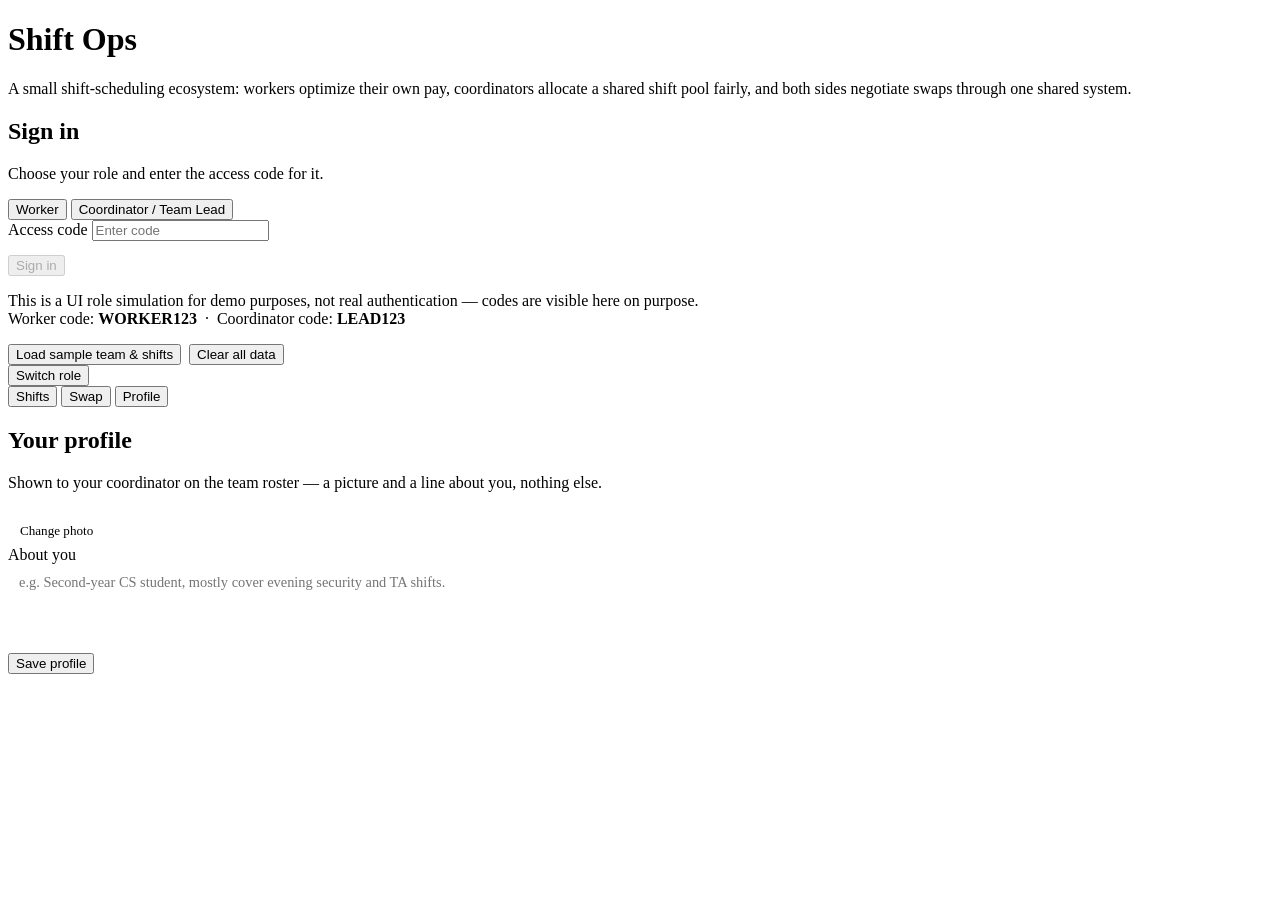
==== index.html @ b2f509a2 "Rename app to index.html so GitHub Pages serves it, update README" ====
<!DOCTYPE html>
<html lang="en">
<head>
<meta charset="UTF-8">
<meta name="viewport" content="width=device-width, initial-scale=1.0">
<title>Shift Ops — Scheduling & Fair-Share Ecosystem</title>
<link rel="preconnect" href="https://fonts.googleapis.com">
<link href="https://fonts.googleapis.com/css2?family=Fraunces:opsz,wght@9..144,500;9..144,600;9..144,700&family=IBM+Plex+Sans:wght@400;500;600&display=swap" rel="stylesheet">
<link rel="icon" href="data:,">
<link rel="stylesheet" href="css/styles.css">
</head>
<body>
<div class="wrap">

  <h1>Shift Ops</h1>
  <p class="sub">A small shift-scheduling ecosystem: workers optimize their own pay, coordinators allocate a shared shift pool fairly, and both sides negotiate swaps through one shared system.</p>

  <!-- ================= LOGIN GATE ================= -->
  <div id="loginGate" class="card">
    <h2>Sign in</h2>
    <p class="desc">Choose your role and enter the access code for it.</p>
    <div class="role-choice">
      <button id="chooseWorker" data-role="worker">Worker</button>
      <button id="chooseCoordinator" data-role="coordinator">Coordinator / Team Lead</button>
    </div>
    <div id="workerPicker" style="display:none; margin-bottom:12px;">
      <label for="workerSelect">Which worker are you?</label>
      <select id="workerSelect"></select>
    </div>
    <label for="accessCode">Access code</label>
    <input type="text" id="accessCode" placeholder="Enter code" autocomplete="off">
    <div style="margin-top:14px;">
      <button class="primary" id="signInBtn" disabled>Sign in</button>
    </div>
    <p class="demo-note">
      This is a UI role simulation for demo purposes, not real authentication — codes are visible here on purpose.<br>
      Worker code: <strong>WORKER123</strong> &nbsp;·&nbsp; Coordinator code: <strong>LEAD123</strong>
    </p>
    <!-- so anyone trying the live demo doesn't have to build a team from scratch first -->
    <div style="display:flex; gap:8px; margin-top:12px;">
      <button class="ghost" id="loadDemoBtn" type="button">Load sample team &amp; shifts</button>
      <button class="ghost" id="resetBtn" type="button">Clear all data</button>
    </div>
  </div>

  <!-- ================= APP SHELL ================= -->
  <div id="appShell">
    <div class="session-bar">
      <span style="display:flex; align-items:center; gap:10px;">
        <img id="sessionAvatar" style="display:none;" alt="">
        <span class="role-tag" id="sessionRoleTag"></span>
        <span id="sessionName" style="margin-left:2px; color:var(--muted); font-size:0.88rem;"></span>
      </span>
      <button class="ghost" id="signOutBtn">Switch role</button>
    </div>

    <div class="tabs">
      <button class="tab active" data-tab="shifts">Shifts</button>
      <button class="tab" data-tab="swap">Swap</button>
      <button class="tab" data-tab="profile" id="profileTabBtn">Profile</button>
    </div>

    <!-- ===== SHIFTS TAB ===== -->
    <div class="panel active" id="panel-shifts">

      <!-- Worker view -->
      <div id="workerShiftsView" style="display:none;">
        <div class="stats" id="soloStats"></div>
        <div class="card">
          <h2>Your shift offers</h2>
          <p class="desc">Add every shift offer you've been given, even overlapping ones — the optimiser picks the non-overlapping combination that pays the most. Anything that clashes with a shift your coordinator has already given you is left out.</p>
          <form id="soloForm">
            <div><label for="s_job">Job</label><input type="text" id="s_job" placeholder="e.g. Security" required></div>
            <div><label for="s_date">Date</label><input type="date" id="s_date" required></div>
            <div><label for="s_start">Start</label><input type="time" id="s_start" required></div>
            <div><label for="s_end">End</label><input type="time" id="s_end" required></div>
            <div class="full"><label for="s_rate">Pay rate (£/hr)</label><input type="number" id="s_rate" step="0.01" min="0" placeholder="e.g. 12.50" required></div>
            <div class="full"><button type="submit" class="primary">Add shift offer</button></div>
          </form>
        </div>
        <div class="card"><h2>All offers</h2><div id="soloTable"></div></div>
        <div class="card">
          <h2>Optimal personal schedule</h2>
          <p class="desc">Solved with weighted interval scheduling (dynamic programming).</p>
          <div id="soloResult"></div>
        </div>
        <div class="card">
          <h2>Team-assigned shifts</h2>
          <p class="desc">Shifts your coordinator has allocated to you from the shared pool.</p>
          <div id="workerAssignedView"></div>
        </div>
      </div>

      <!-- Coordinator view -->
      <div id="coordShiftsView" style="display:none;">
        <div class="card">
          <h2>Team roster</h2>
          <form id="workerForm">
            <div class="full"><label for="w_name">Worker name</label><input type="text" id="w_name" placeholder="e.g. Sam" required></div>
            <div class="full"><button type="submit" class="primary">Add worker</button></div>
          </form>
          <div id="workerList" style="margin-top:14px;"></div>
        </div>
        <div class="card">
          <h2>Open shift pool</h2>
          <p class="desc">Shifts up for grabs across the team, not yet assigned to anyone.</p>
          <form id="poolForm">
            <div><label for="p_job">Job</label><input type="text" id="p_job" placeholder="e.g. Events" required></div>
            <div><label for="p_date">Date</label><input type="date" id="p_date" required></div>
            <div><label for="p_start">Start</label><input type="time" id="p_start" required></div>
            <div><label for="p_end">End</label><input type="time" id="p_end" required></div>
            <div class="full"><label for="p_rate">Pay rate (£/hr)</label><input type="number" id="p_rate" step="0.01" min="0" placeholder="e.g. 12.50" required></div>
            <div class="full"><button type="submit" class="primary">Add to pool</button></div>
          </form>
          <div id="poolTable" style="margin-top:14px;"></div>
        </div>
        <div class="card">
          <h2>Allocate fairly</h2>
          <p class="desc">Greedy load-balancing — each shift goes to whichever eligible worker has currently earned least. The same approach used for multiprocessor scheduling, applied to people.</p>
          <button class="primary" id="allocateBtn">Run allocation</button>
          <div id="fairnessBanner" style="margin-top:16px;"></div>
          <div id="allocationResult"></div>
        </div>
      </div>

    </div>

    <!-- ===== SWAP TAB ===== -->
    <div class="panel" id="panel-swap">

      <!-- Worker swap view -->
      <div id="workerSwapView" style="display:none;">
        <div class="card-swap">
          <h2>List a shift for swap</h2>
          <p class="desc">Only shifts you explicitly list here become visible to anyone else — nobody can browse your full schedule or see what you've earned.</p>
          <div id="listShiftsView"></div>
        </div>
        <div class="card-swap">
          <h2>Swap board</h2>
          <p class="desc">Shifts colleagues have listed as open to swap. Offer one of yours in return to propose a trade.</p>
          <div id="swapBoardView"></div>
        </div>
        <div class="card-swap">
          <h2>Your requests</h2>
          <div id="myRequestsView"></div>
        </div>
      </div>

      <!-- Coordinator swap view -->
      <div id="coordSwapView" style="display:none;">
        <div class="card-swap">
          <h2>Algorithm-suggested swaps</h2>
          <p class="desc">A local-search pass over the allocation — trades between the highest and lowest earner that narrow the gap without creating a new clash.</p>
          <div id="swapResult"></div>
        </div>
        <div class="card-swap">
          <h2>Worker-submitted requests</h2>
          <div id="pendingRequestsView"></div>
        </div>
      </div>

    </div>

    <!-- ===== PROFILE TAB ===== -->
    <div class="panel" id="panel-profile">
      <div class="card">
        <h2>Your profile</h2>
        <p class="desc">Shown to your coordinator on the team roster — a picture and a line about you, nothing else.</p>
        <div class="profile-head">
          <div id="avatarPreviewWrap"></div>
          <div>
            <div class="profile-name" id="profileNameDisplay"></div>
            <label for="avatarInput" class="ghost" style="display:inline-block; margin-top:8px; padding:7px 12px; border-radius:7px; cursor:pointer; font-size:0.82rem; border:1px solid var(--line);">Change photo</label>
            <input type="file" id="avatarInput" accept="image/*" style="display:none;">
          </div>
        </div>
        <label for="aboutInput">About you</label>
        <textarea id="aboutInput" rows="3" placeholder="e.g. Second-year CS student, mostly cover evening security and TA shifts." style="width:100%; padding:10px 11px; border:1px solid var(--line); border-radius:7px; background:var(--panel-raised); color:var(--ink); font-family:inherit; font-size:0.9rem; resize:vertical;"></textarea>
        <div style="margin-top:14px;"><button class="primary" id="saveProfileBtn">Save profile</button></div>
      </div>
    </div>
  </div>
</div>

<div id="toastContainer"></div>

<script src="js/scheduling.js"></script>
<script src="js/app.js"></script>

</body>
</html>
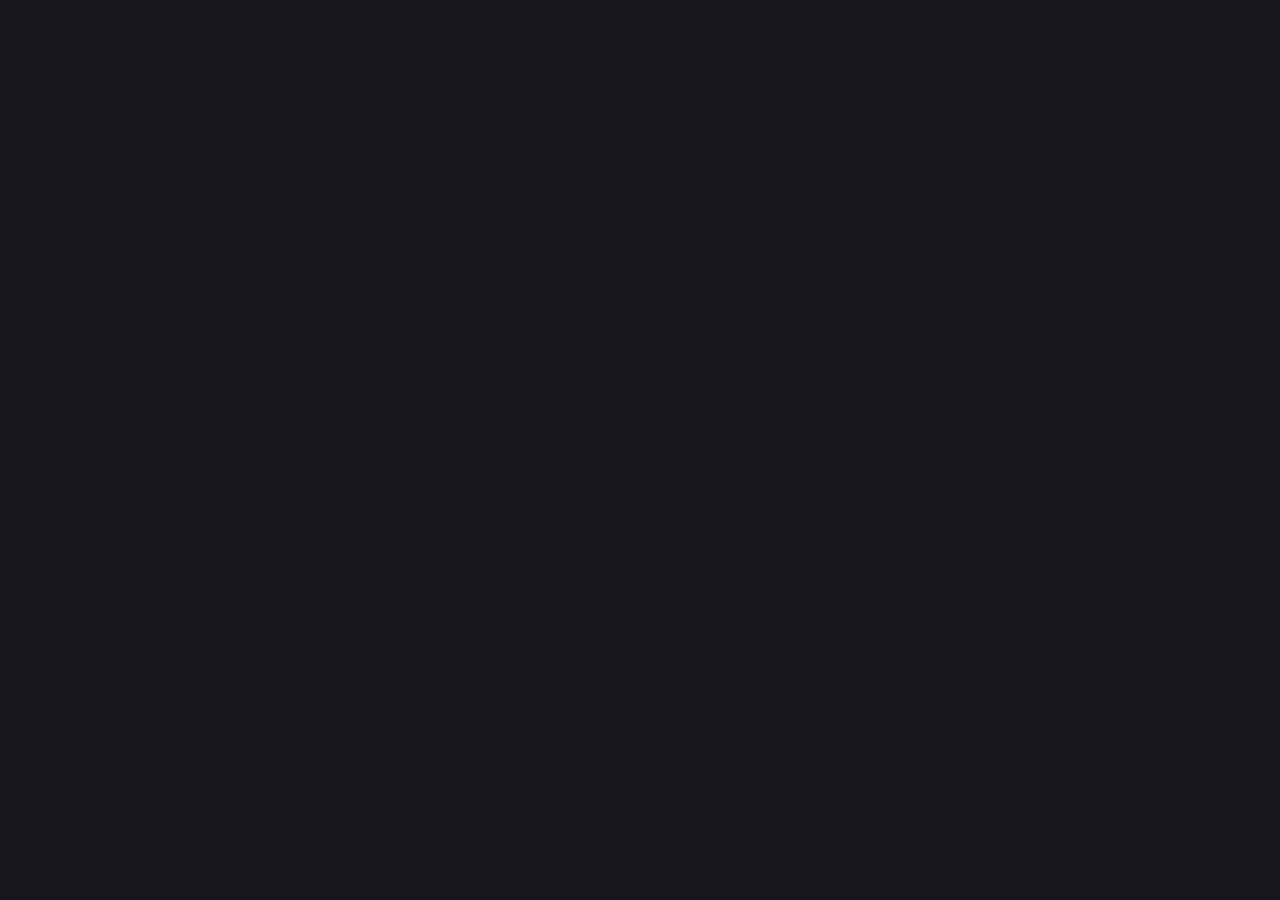
==== commit d905995f: "Version 3: new look, clearer tabs, swap consent and notifications" ====
--- a/index.html
+++ b/index.html
@@ -1,191 +1,23 @@
 <!DOCTYPE html>
-<html lang="en">
+<html lang="en-GB">
 <head>
 <meta charset="UTF-8">
 <meta name="viewport" content="width=device-width, initial-scale=1.0">
-<title>Shift Ops — Scheduling & Fair-Share Ecosystem</title>
+<meta name="theme-color" content="#0E5E4A">
+<title>Shift Ops — fair shift scheduling</title>
+<meta name="description" content="Pick the best non-clashing shifts, share a shift pool fairly, and swap shifts with approval. A portfolio project.">
+<link rel="icon" href="data:,">
 <link rel="preconnect" href="https://fonts.googleapis.com">
-<link href="https://fonts.googleapis.com/css2?family=Fraunces:opsz,wght@9..144,500;9..144,600;9..144,700&family=IBM+Plex+Sans:wght@400;500;600&display=swap" rel="stylesheet">
-<link rel="icon" href="data:,">
+<link rel="stylesheet" href="https://fonts.googleapis.com/css2?family=Plus+Jakarta+Sans:wght@400;500;600;700;800&display=swap">
 <link rel="stylesheet" href="css/styles.css">
 </head>
 <body>
-<div class="wrap">
+<div id="root"></div>
+<div class="toasts" id="toasts" aria-live="polite"></div>
 
-  <h1>Shift Ops</h1>
-  <p class="sub">A small shift-scheduling ecosystem: workers optimize their own pay, coordinators allocate a shared shift pool fairly, and both sides negotiate swaps through one shared system.</p>
-
-  <!-- ================= LOGIN GATE ================= -->
-  <div id="loginGate" class="card">
-    <h2>Sign in</h2>
-    <p class="desc">Choose your role and enter the access code for it.</p>
-    <div class="role-choice">
-      <button id="chooseWorker" data-role="worker">Worker</button>
-      <button id="chooseCoordinator" data-role="coordinator">Coordinator / Team Lead</button>
-    </div>
-    <div id="workerPicker" style="display:none; margin-bottom:12px;">
-      <label for="workerSelect">Which worker are you?</label>
-      <select id="workerSelect"></select>
-    </div>
-    <label for="accessCode">Access code</label>
-    <input type="text" id="accessCode" placeholder="Enter code" autocomplete="off">
-    <div style="margin-top:14px;">
-      <button class="primary" id="signInBtn" disabled>Sign in</button>
-    </div>
-    <p class="demo-note">
-      This is a UI role simulation for demo purposes, not real authentication — codes are visible here on purpose.<br>
-      Worker code: <strong>WORKER123</strong> &nbsp;·&nbsp; Coordinator code: <strong>LEAD123</strong>
-    </p>
-    <!-- so anyone trying the live demo doesn't have to build a team from scratch first -->
-    <div style="display:flex; gap:8px; margin-top:12px;">
-      <button class="ghost" id="loadDemoBtn" type="button">Load sample team &amp; shifts</button>
-      <button class="ghost" id="resetBtn" type="button">Clear all data</button>
-    </div>
-  </div>
-
-  <!-- ================= APP SHELL ================= -->
-  <div id="appShell">
-    <div class="session-bar">
-      <span style="display:flex; align-items:center; gap:10px;">
-        <img id="sessionAvatar" style="display:none;" alt="">
-        <span class="role-tag" id="sessionRoleTag"></span>
-        <span id="sessionName" style="margin-left:2px; color:var(--muted); font-size:0.88rem;"></span>
-      </span>
-      <button class="ghost" id="signOutBtn">Switch role</button>
-    </div>
-
-    <div class="tabs">
-      <button class="tab active" data-tab="shifts">Shifts</button>
-      <button class="tab" data-tab="swap">Swap</button>
-      <button class="tab" data-tab="profile" id="profileTabBtn">Profile</button>
-    </div>
-
-    <!-- ===== SHIFTS TAB ===== -->
-    <div class="panel active" id="panel-shifts">
-
-      <!-- Worker view -->
-      <div id="workerShiftsView" style="display:none;">
-        <div class="stats" id="soloStats"></div>
-        <div class="card">
-          <h2>Your shift offers</h2>
-          <p class="desc">Add every shift offer you've been given, even overlapping ones — the optimiser picks the non-overlapping combination that pays the most. Anything that clashes with a shift your coordinator has already given you is left out.</p>
-          <form id="soloForm">
-            <div><label for="s_job">Job</label><input type="text" id="s_job" placeholder="e.g. Security" required></div>
-            <div><label for="s_date">Date</label><input type="date" id="s_date" required></div>
-            <div><label for="s_start">Start</label><input type="time" id="s_start" required></div>
-            <div><label for="s_end">End</label><input type="time" id="s_end" required></div>
-            <div class="full"><label for="s_rate">Pay rate (£/hr)</label><input type="number" id="s_rate" step="0.01" min="0" placeholder="e.g. 12.50" required></div>
-            <div class="full"><button type="submit" class="primary">Add shift offer</button></div>
-          </form>
-        </div>
-        <div class="card"><h2>All offers</h2><div id="soloTable"></div></div>
-        <div class="card">
-          <h2>Optimal personal schedule</h2>
-          <p class="desc">Solved with weighted interval scheduling (dynamic programming).</p>
-          <div id="soloResult"></div>
-        </div>
-        <div class="card">
-          <h2>Team-assigned shifts</h2>
-          <p class="desc">Shifts your coordinator has allocated to you from the shared pool.</p>
-          <div id="workerAssignedView"></div>
-        </div>
-      </div>
-
-      <!-- Coordinator view -->
-      <div id="coordShiftsView" style="display:none;">
-        <div class="card">
-          <h2>Team roster</h2>
-          <form id="workerForm">
-            <div class="full"><label for="w_name">Worker name</label><input type="text" id="w_name" placeholder="e.g. Sam" required></div>
-            <div class="full"><button type="submit" class="primary">Add worker</button></div>
-          </form>
-          <div id="workerList" style="margin-top:14px;"></div>
-        </div>
-        <div class="card">
-          <h2>Open shift pool</h2>
-          <p class="desc">Shifts up for grabs across the team, not yet assigned to anyone.</p>
-          <form id="poolForm">
-            <div><label for="p_job">Job</label><input type="text" id="p_job" placeholder="e.g. Events" required></div>
-            <div><label for="p_date">Date</label><input type="date" id="p_date" required></div>
-            <div><label for="p_start">Start</label><input type="time" id="p_start" required></div>
-            <div><label for="p_end">End</label><input type="time" id="p_end" required></div>
-            <div class="full"><label for="p_rate">Pay rate (£/hr)</label><input type="number" id="p_rate" step="0.01" min="0" placeholder="e.g. 12.50" required></div>
-            <div class="full"><button type="submit" class="primary">Add to pool</button></div>
-          </form>
-          <div id="poolTable" style="margin-top:14px;"></div>
-        </div>
-        <div class="card">
-          <h2>Allocate fairly</h2>
-          <p class="desc">Greedy load-balancing — each shift goes to whichever eligible worker has currently earned least. The same approach used for multiprocessor scheduling, applied to people.</p>
-          <button class="primary" id="allocateBtn">Run allocation</button>
-          <div id="fairnessBanner" style="margin-top:16px;"></div>
-          <div id="allocationResult"></div>
-        </div>
-      </div>
-
-    </div>
-
-    <!-- ===== SWAP TAB ===== -->
-    <div class="panel" id="panel-swap">
-
-      <!-- Worker swap view -->
-      <div id="workerSwapView" style="display:none;">
-        <div class="card-swap">
-          <h2>List a shift for swap</h2>
-          <p class="desc">Only shifts you explicitly list here become visible to anyone else — nobody can browse your full schedule or see what you've earned.</p>
-          <div id="listShiftsView"></div>
-        </div>
-        <div class="card-swap">
-          <h2>Swap board</h2>
-          <p class="desc">Shifts colleagues have listed as open to swap. Offer one of yours in return to propose a trade.</p>
-          <div id="swapBoardView"></div>
-        </div>
-        <div class="card-swap">
-          <h2>Your requests</h2>
-          <div id="myRequestsView"></div>
-        </div>
-      </div>
-
-      <!-- Coordinator swap view -->
-      <div id="coordSwapView" style="display:none;">
-        <div class="card-swap">
-          <h2>Algorithm-suggested swaps</h2>
-          <p class="desc">A local-search pass over the allocation — trades between the highest and lowest earner that narrow the gap without creating a new clash.</p>
-          <div id="swapResult"></div>
-        </div>
-        <div class="card-swap">
-          <h2>Worker-submitted requests</h2>
-          <div id="pendingRequestsView"></div>
-        </div>
-      </div>
-
-    </div>
-
-    <!-- ===== PROFILE TAB ===== -->
-    <div class="panel" id="panel-profile">
-      <div class="card">
-        <h2>Your profile</h2>
-        <p class="desc">Shown to your coordinator on the team roster — a picture and a line about you, nothing else.</p>
-        <div class="profile-head">
-          <div id="avatarPreviewWrap"></div>
-          <div>
-            <div class="profile-name" id="profileNameDisplay"></div>
-            <label for="avatarInput" class="ghost" style="display:inline-block; margin-top:8px; padding:7px 12px; border-radius:7px; cursor:pointer; font-size:0.82rem; border:1px solid var(--line);">Change photo</label>
-            <input type="file" id="avatarInput" accept="image/*" style="display:none;">
-          </div>
-        </div>
-        <label for="aboutInput">About you</label>
-        <textarea id="aboutInput" rows="3" placeholder="e.g. Second-year CS student, mostly cover evening security and TA shifts." style="width:100%; padding:10px 11px; border:1px solid var(--line); border-radius:7px; background:var(--panel-raised); color:var(--ink); font-family:inherit; font-size:0.9rem; resize:vertical;"></textarea>
-        <div style="margin-top:14px;"><button class="primary" id="saveProfileBtn">Save profile</button></div>
-      </div>
-    </div>
-  </div>
-</div>
-
-<div id="toastContainer"></div>
-
-<script src="js/scheduling.js"></script>
-<script src="js/app.js"></script>
-
+<script src="js/scheduling.js" defer></script>
+<script src="js/swaps.js" defer></script>
+<script src="js/store.js" defer></script>
+<script src="js/app.js" defer></script>
 </body>
 </html>
--- a/css/styles.css
+++ b/css/styles.css
@@ -0,0 +1,220 @@
+/* Shift Ops styles — dark theme, gold accent for money, blue for swaps */
+:root {
+  --bg: #17161c;
+  --panel: #1f1e26;
+  --panel-raised: #262530;
+  --line: #34323e;
+  --ink: #ece9e2;
+  --muted: #93909c;
+  --gold: #c9a24b;
+  --gold-soft: rgba(201, 162, 75, 0.14);
+  --rust: #c0654a;
+  --rust-soft: rgba(192, 101, 74, 0.15);
+  --sage: #7f9e7a;
+  --sage-soft: rgba(127, 158, 122, 0.15);
+  --swap: #6e8df0;
+  --swap-soft: rgba(110, 141, 240, 0.14);
+  --swap-deep: #232a42;
+}
+* { box-sizing: border-box; }
+body {
+  margin: 0;
+  font-family: 'IBM Plex Sans', -apple-system, sans-serif;
+  background: var(--bg);
+  color: var(--ink);
+  line-height: 1.55;
+  padding: 32px 16px 72px;
+}
+.wrap { max-width: 840px; margin: 0 auto; }
+h1 { font-family: 'Fraunces', serif; font-size: 2rem; font-weight: 600; margin: 0 0 6px; letter-spacing: -0.01em; }
+.sub { color: var(--muted); font-size: 0.95rem; margin: 0 0 28px; max-width: 54ch; }
+.card { background: var(--panel); border: 1px solid var(--line); border-radius: 12px; padding: 22px; margin-bottom: 18px; }
+.card h2 { font-family: 'Fraunces', serif; font-size: 1.15rem; font-weight: 600; margin: 0 0 4px; }
+.card .desc { color: var(--muted); font-size: 0.85rem; margin: 0 0 18px; }
+form { display: grid; grid-template-columns: 1fr 1fr; gap: 12px; }
+form .full { grid-column: 1 / -1; }
+label { display: block; font-size: 0.78rem; color: var(--muted); margin-bottom: 5px; }
+input, select {
+  width: 100%; padding: 9px 11px; border: 1px solid var(--line); border-radius: 7px;
+  font-size: 0.92rem; background: var(--panel-raised); color: var(--ink); font-family: inherit;
+}
+input:focus, select:focus { outline: 1px solid var(--gold); outline-offset: 1px; }
+button.primary {
+  background: var(--gold); color: #1f1a10; border: none; padding: 10px 16px; border-radius: 7px;
+  font-size: 0.9rem; font-weight: 600; cursor: pointer; font-family: inherit;
+}
+button.primary:hover { opacity: 0.9; }
+button.primary:disabled { opacity: 0.4; cursor: not-allowed; }
+button.ghost {
+  background: none; border: 1px solid var(--line); color: var(--ink); padding: 9px 14px;
+  border-radius: 7px; font-size: 0.85rem; cursor: pointer; font-family: inherit;
+}
+button.ghost:hover { border-color: var(--gold); color: var(--gold); }
+.del { background: none; border: none; color: var(--muted); cursor: pointer; font-size: 0.8rem; padding: 0; }
+.del:hover { color: var(--rust); }
+.stats { display: grid; grid-template-columns: repeat(3, 1fr); gap: 12px; margin-bottom: 18px; }
+.stat { background: var(--gold-soft); border-radius: 10px; padding: 14px 16px; }
+.stat .num { font-family: 'Fraunces', serif; font-size: 1.35rem; font-weight: 600; color: var(--gold); }
+.stat .label { font-size: 0.76rem; color: var(--muted); margin-top: 2px; }
+table { width: 100%; border-collapse: collapse; font-size: 0.88rem; }
+th, td { text-align: left; padding: 9px 6px; border-bottom: 1px solid var(--line); }
+th { color: var(--muted); font-weight: 500; font-size: 0.74rem; }
+.job-tag { display: inline-block; padding: 2px 9px; border-radius: 100px; background: var(--gold-soft); color: var(--gold); font-size: 0.76rem; font-weight: 600; }
+.role-tag { display: inline-block; padding: 3px 10px; border-radius: 100px; background: var(--sage-soft); color: var(--sage); font-size: 0.78rem; font-weight: 600; }
+.empty { color: var(--muted); font-size: 0.88rem; padding: 10px 0; }
+.worker-card { border: 1px solid var(--line); border-radius: 10px; padding: 16px; margin-bottom: 14px; background: var(--panel-raised); }
+.worker-head { display: flex; justify-content: space-between; align-items: baseline; margin-bottom: 10px; }
+.worker-name { font-weight: 600; font-size: 0.95rem; }
+.worker-total { font-family: 'Fraunces', serif; color: var(--gold); font-weight: 600; }
+.fair-track { height: 6px; background: var(--line); border-radius: 100px; overflow: hidden; margin-bottom: 12px; }
+.fair-fill { height: 100%; background: var(--gold); border-radius: 100px; }
+.shift-row { display: flex; justify-content: space-between; align-items: center; font-size: 0.85rem; padding: 5px 0; border-bottom: 1px dashed var(--line); gap: 8px; }
+.shift-row:last-child { border-bottom: none; }
+.fairness-banner { display: flex; justify-content: space-between; align-items: center; background: var(--gold-soft); border-radius: 8px; padding: 10px 14px; font-size: 0.85rem; margin-bottom: 16px; }
+.fairness-banner .val { color: var(--gold); font-weight: 600; }
+.swap-card { border: 1px solid var(--sage); background: var(--sage-soft); border-radius: 10px; padding: 14px; margin-bottom: 10px; font-size: 0.85rem; }
+.swap-card .swap-title { font-weight: 600; margin-bottom: 6px; color: var(--sage); }
+.req-card { border: 1px solid var(--gold); background: var(--gold-soft); border-radius: 10px; padding: 14px; margin-bottom: 10px; font-size: 0.85rem; }
+.req-card .req-actions { display: flex; gap: 8px; margin-top: 10px; }
+.unassigned-tag { color: var(--rust); font-size: 0.8rem; }
+.status-pill { font-size: 0.74rem; padding: 2px 8px; border-radius: 100px; font-weight: 600; }
+.status-pending { background: var(--gold-soft); color: var(--gold); }
+.status-approved { background: var(--sage-soft); color: var(--sage); }
+.status-rejected { background: var(--rust-soft); color: var(--rust); }
+
+/* Login gate */
+#loginGate { max-width: 420px; margin: 60px auto; }
+.role-choice { display: flex; gap: 10px; margin-bottom: 16px; }
+.role-choice button {
+  flex: 1; background: var(--panel-raised); border: 1px solid var(--line); color: var(--muted);
+  padding: 14px; border-radius: 10px; cursor: pointer; font-family: inherit; font-size: 0.88rem; font-weight: 600;
+}
+.role-choice button.selected { border-color: var(--gold); color: var(--gold); background: var(--gold-soft); }
+.demo-note { font-size: 0.78rem; color: var(--muted); margin-top: 14px; line-height: 1.6; }
+
+/* App shell */
+#appShell { display: none; }
+.session-bar { display: flex; justify-content: space-between; align-items: center; margin-bottom: 24px; padding-bottom: 16px; border-bottom: 1px solid var(--line); }
+.tabs { display: flex; gap: 4px; margin-bottom: 24px; border-bottom: 1px solid var(--line); }
+.tab { background: none; border: none; color: var(--muted); font-family: inherit; font-size: 0.92rem; font-weight: 500; padding: 10px 4px; margin-right: 24px; cursor: pointer; border-bottom: 2px solid transparent; }
+.tab.active { color: var(--gold); border-bottom-color: var(--gold); }
+@media (max-width: 480px) {
+  form { grid-template-columns: 1fr; }
+  .stats { grid-template-columns: 1fr; }
+  .session-bar { flex-direction: column; align-items: flex-start; gap: 10px; }
+}
+
+/* Panel transitions */
+.panel { display: none; opacity: 0; transform: translateY(6px); transition: opacity 0.2s ease, transform 0.2s ease; }
+.panel.active { display: block; }
+.panel.active.in { opacity: 1; transform: translateY(0); }
+.tab { transition: color 0.15s ease, border-color 0.15s ease; }
+button, .worker-card, .swap-card, .req-card { transition: transform 0.12s ease, opacity 0.15s ease, border-color 0.15s ease; }
+button.primary:hover:not(:disabled), button.ghost:hover { transform: translateY(-1px); }
+.role-choice button { transition: all 0.15s ease; }
+.card { animation: cardIn 0.25s ease both; }
+@keyframes cardIn { from { opacity: 0; transform: translateY(8px); } to { opacity: 1; transform: translateY(0); } }
+
+/* Toasts */
+#toastContainer { position: fixed; bottom: 20px; left: 50%; transform: translateX(-50%); z-index: 999; display: flex; flex-direction: column; gap: 8px; align-items: center; }
+.toast {
+  background: var(--panel-raised); border: 1px solid var(--line); color: var(--ink);
+  padding: 11px 18px; border-radius: 100px; font-size: 0.85rem; font-weight: 500;
+  opacity: 0; transform: translateY(16px); transition: opacity 0.25s ease, transform 0.25s ease;
+  box-shadow: 0 6px 20px rgba(0,0,0,0.35); white-space: nowrap;
+}
+.toast.show { opacity: 1; transform: translateY(0); }
+.toast.success { border-color: var(--sage); color: var(--sage); }
+.toast.error { border-color: var(--rust); color: var(--rust); }
+.toast.info { border-color: var(--gold); color: var(--gold); }
+
+/* Profile */
+.avatar {
+  width: 56px; height: 56px; border-radius: 50%; object-fit: cover;
+  background: var(--panel-raised); border: 1px solid var(--line); flex-shrink: 0;
+}
+.avatar-lg { width: 92px; height: 92px; }
+.avatar-placeholder {
+  display: flex; align-items: center; justify-content: center;
+  color: var(--muted); font-family: 'Fraunces', serif; font-size: 1.6rem; font-weight: 600;
+}
+.avatar-placeholder.avatar { font-size: 1.1rem; }
+.profile-head { display: flex; gap: 16px; align-items: center; margin-bottom: 18px; }
+.profile-name { font-family: 'Fraunces', serif; font-size: 1.2rem; font-weight: 600; }
+.roster-row { display: flex; align-items: center; gap: 12px; padding: 10px 0; border-bottom: 1px dashed var(--line); }
+.roster-row:last-child { border-bottom: none; }
+.roster-info { flex: 1; }
+.roster-name { font-weight: 600; font-size: 0.9rem; }
+.roster-about { color: var(--muted); font-size: 0.78rem; margin-top: 2px; }
+#sessionAvatar { width: 34px; height: 34px; border-radius: 50%; object-fit: cover; border: 1px solid var(--line); }
+
+/* Swap tab — distinct, bigger, rounder */
+.card-swap {
+  background: linear-gradient(180deg, var(--swap-deep), var(--panel));
+  border: 1px solid var(--swap);
+  border-radius: 26px;
+  padding: 28px;
+  margin-bottom: 20px;
+  box-shadow: 0 10px 30px rgba(110, 141, 240, 0.08);
+}
+.card-swap h2 { font-size: 1.35rem; color: #dfe6ff; }
+.card-swap .desc { font-size: 0.92rem; color: #a9b3d6; margin-bottom: 22px; }
+
+.swap-listing-row {
+  background: var(--panel-raised);
+  border: 1px solid var(--swap-soft);
+  border-radius: 20px;
+  padding: 18px 20px;
+  margin-bottom: 14px;
+}
+.swap-listing-row .swap-item-title {
+  font-size: 1.02rem;
+  font-weight: 600;
+  color: #eef1ff;
+  margin-bottom: 4px;
+}
+.swap-listing-row .swap-item-meta {
+  font-size: 0.84rem;
+  color: #a9b3d6;
+  margin-bottom: 14px;
+}
+.swap-listing-row select {
+  border-radius: 14px;
+  border-color: var(--swap-soft);
+  padding: 11px 14px;
+  font-size: 0.92rem;
+}
+.swap-offer-btn {
+  background: var(--swap);
+  color: #0d1226;
+  border: none;
+  border-radius: 14px;
+  padding: 11px 20px;
+  font-size: 0.9rem;
+  font-weight: 700;
+  cursor: pointer;
+  font-family: inherit;
+}
+.swap-offer-btn:hover { opacity: 0.9; transform: translateY(-1px); }
+
+.swap-card, .req-card {
+  border-radius: 22px;
+  padding: 20px 22px;
+  font-size: 0.92rem;
+  border-width: 1.5px;
+}
+.req-card { border-color: var(--swap); background: var(--swap-soft); }
+.req-card .req-actions button { border-radius: 14px; padding: 10px 18px; }
+
+.swap-toggle-row {
+  display: flex; justify-content: space-between; align-items: center;
+  background: var(--panel-raised); border: 1px solid var(--swap-soft);
+  border-radius: 18px; padding: 14px 18px; margin-bottom: 12px;
+}
+.swap-toggle-row button { border-radius: 100px; padding: 9px 18px; }
+
+/* small additions after the refactor */
+.warn-tag { color: var(--rust); font-size: 0.78rem; }
+.muted-row { opacity: 0.55; }
+.req-note { color: var(--muted); font-size: 0.8rem; margin-top: 6px; }
+.status-expired { background: var(--line); color: var(--muted); }
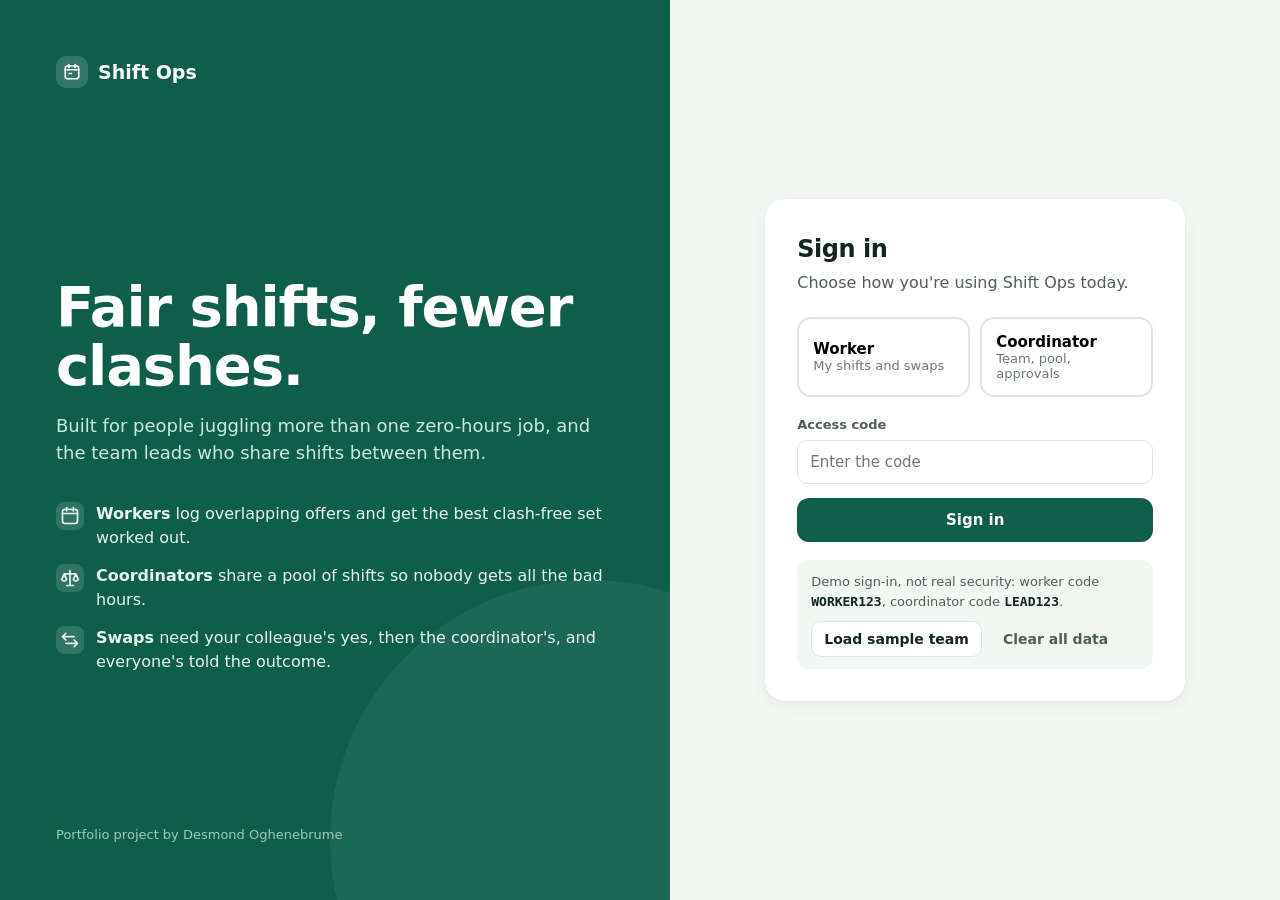
==== commit 27f47797: "Version asset URLs so browsers don't load stale files after an update" ====
--- a/index.html
+++ b/index.html
@@ -9,15 +9,16 @@
 <link rel="icon" href="data:,">
 <link rel="preconnect" href="https://fonts.googleapis.com">
 <link rel="stylesheet" href="https://fonts.googleapis.com/css2?family=Plus+Jakarta+Sans:wght@400;500;600;700;800&display=swap">
-<link rel="stylesheet" href="css/styles.css">
+<!-- ?v= forces browsers to fetch the new files after an update instead of a cached old copy -->
+<link rel="stylesheet" href="css/styles.css?v=3">
 </head>
 <body>
 <div id="root"></div>
 <div class="toasts" id="toasts" aria-live="polite"></div>
 
-<script src="js/scheduling.js" defer></script>
-<script src="js/swaps.js" defer></script>
-<script src="js/store.js" defer></script>
-<script src="js/app.js" defer></script>
+<script src="js/scheduling.js?v=3" defer></script>
+<script src="js/swaps.js?v=3" defer></script>
+<script src="js/store.js?v=3" defer></script>
+<script src="js/app.js?v=3" defer></script>
 </body>
 </html>
--- a/css/styles.css
+++ b/css/styles.css
@@ -1,220 +1,258 @@
-/* Shift Ops styles — dark theme, gold accent for money, blue for swaps */
+/* Shift Ops
+   "Daylight operations": evergreen for the brand, tangerine for anything
+   that needs attention, soft tints per job type, on a light mint ground.
+   Plus Jakarta Sans for everything. */
+
 :root {
-  --bg: #17161c;
-  --panel: #1f1e26;
-  --panel-raised: #262530;
-  --line: #34323e;
-  --ink: #ece9e2;
-  --muted: #93909c;
-  --gold: #c9a24b;
-  --gold-soft: rgba(201, 162, 75, 0.14);
-  --rust: #c0654a;
-  --rust-soft: rgba(192, 101, 74, 0.15);
-  --sage: #7f9e7a;
-  --sage-soft: rgba(127, 158, 122, 0.15);
-  --swap: #6e8df0;
-  --swap-soft: rgba(110, 141, 240, 0.14);
-  --swap-deep: #232a42;
-}
+  --ground: #F2F7F4;
+  --card: #FFFFFF;
+  --ink: #12261F;
+  --ink-2: #4E5F58;
+  --ink-3: #6B7A74;
+  --line: #DDE7E2;
+
+  --brand: #0E5E4A;
+  --brand-2: #0B4A3A;
+  --brand-soft: #DDF1E8;
+  --brand-ink: #0B3D30;
+
+  --attention: #F2711C;
+  --attention-soft: #FFE9D9;
+  --attention-ink: #8A3A07;
+
+  --good: #1D7A4E;
+  --good-soft: #DFF3E7;
+  --bad: #B3261E;
+  --bad-soft: #FCE8E6;
+
+  /* job tints: background + readable text */
+  --job-security: #DCEBFF;    --job-security-ink: #123E73;
+  --job-events: #FFE3D3;      --job-events-ink: #7A2E0A;
+  --job-hospitality: #E3F4D6; --job-hospitality-ink: #2D5212;
+  --job-teaching: #ECE4FF;    --job-teaching-ink: #3B2A82;
+  --job-other: #FFF1BF;       --job-other-ink: #6A5200;
+
+  --radius: 14px;
+  --radius-lg: 20px;
+  --shadow: 0 1px 2px rgba(18, 38, 31, 0.06), 0 4px 16px rgba(18, 38, 31, 0.05);
+  --font: 'Plus Jakarta Sans', system-ui, -apple-system, 'Segoe UI', sans-serif;
+}
+
 * { box-sizing: border-box; }
+html, body { margin: 0; }
 body {
-  margin: 0;
-  font-family: 'IBM Plex Sans', -apple-system, sans-serif;
-  background: var(--bg);
+  font-family: var(--font);
+  background: var(--ground);
   color: var(--ink);
-  line-height: 1.55;
-  padding: 32px 16px 72px;
-}
-.wrap { max-width: 840px; margin: 0 auto; }
-h1 { font-family: 'Fraunces', serif; font-size: 2rem; font-weight: 600; margin: 0 0 6px; letter-spacing: -0.01em; }
-.sub { color: var(--muted); font-size: 0.95rem; margin: 0 0 28px; max-width: 54ch; }
-.card { background: var(--panel); border: 1px solid var(--line); border-radius: 12px; padding: 22px; margin-bottom: 18px; }
-.card h2 { font-family: 'Fraunces', serif; font-size: 1.15rem; font-weight: 600; margin: 0 0 4px; }
-.card .desc { color: var(--muted); font-size: 0.85rem; margin: 0 0 18px; }
-form { display: grid; grid-template-columns: 1fr 1fr; gap: 12px; }
-form .full { grid-column: 1 / -1; }
-label { display: block; font-size: 0.78rem; color: var(--muted); margin-bottom: 5px; }
-input, select {
-  width: 100%; padding: 9px 11px; border: 1px solid var(--line); border-radius: 7px;
-  font-size: 0.92rem; background: var(--panel-raised); color: var(--ink); font-family: inherit;
-}
-input:focus, select:focus { outline: 1px solid var(--gold); outline-offset: 1px; }
-button.primary {
-  background: var(--gold); color: #1f1a10; border: none; padding: 10px 16px; border-radius: 7px;
-  font-size: 0.9rem; font-weight: 600; cursor: pointer; font-family: inherit;
-}
-button.primary:hover { opacity: 0.9; }
-button.primary:disabled { opacity: 0.4; cursor: not-allowed; }
-button.ghost {
-  background: none; border: 1px solid var(--line); color: var(--ink); padding: 9px 14px;
-  border-radius: 7px; font-size: 0.85rem; cursor: pointer; font-family: inherit;
-}
-button.ghost:hover { border-color: var(--gold); color: var(--gold); }
-.del { background: none; border: none; color: var(--muted); cursor: pointer; font-size: 0.8rem; padding: 0; }
-.del:hover { color: var(--rust); }
-.stats { display: grid; grid-template-columns: repeat(3, 1fr); gap: 12px; margin-bottom: 18px; }
-.stat { background: var(--gold-soft); border-radius: 10px; padding: 14px 16px; }
-.stat .num { font-family: 'Fraunces', serif; font-size: 1.35rem; font-weight: 600; color: var(--gold); }
-.stat .label { font-size: 0.76rem; color: var(--muted); margin-top: 2px; }
-table { width: 100%; border-collapse: collapse; font-size: 0.88rem; }
-th, td { text-align: left; padding: 9px 6px; border-bottom: 1px solid var(--line); }
-th { color: var(--muted); font-weight: 500; font-size: 0.74rem; }
-.job-tag { display: inline-block; padding: 2px 9px; border-radius: 100px; background: var(--gold-soft); color: var(--gold); font-size: 0.76rem; font-weight: 600; }
-.role-tag { display: inline-block; padding: 3px 10px; border-radius: 100px; background: var(--sage-soft); color: var(--sage); font-size: 0.78rem; font-weight: 600; }
-.empty { color: var(--muted); font-size: 0.88rem; padding: 10px 0; }
-.worker-card { border: 1px solid var(--line); border-radius: 10px; padding: 16px; margin-bottom: 14px; background: var(--panel-raised); }
-.worker-head { display: flex; justify-content: space-between; align-items: baseline; margin-bottom: 10px; }
-.worker-name { font-weight: 600; font-size: 0.95rem; }
-.worker-total { font-family: 'Fraunces', serif; color: var(--gold); font-weight: 600; }
-.fair-track { height: 6px; background: var(--line); border-radius: 100px; overflow: hidden; margin-bottom: 12px; }
-.fair-fill { height: 100%; background: var(--gold); border-radius: 100px; }
-.shift-row { display: flex; justify-content: space-between; align-items: center; font-size: 0.85rem; padding: 5px 0; border-bottom: 1px dashed var(--line); gap: 8px; }
-.shift-row:last-child { border-bottom: none; }
-.fairness-banner { display: flex; justify-content: space-between; align-items: center; background: var(--gold-soft); border-radius: 8px; padding: 10px 14px; font-size: 0.85rem; margin-bottom: 16px; }
-.fairness-banner .val { color: var(--gold); font-weight: 600; }
-.swap-card { border: 1px solid var(--sage); background: var(--sage-soft); border-radius: 10px; padding: 14px; margin-bottom: 10px; font-size: 0.85rem; }
-.swap-card .swap-title { font-weight: 600; margin-bottom: 6px; color: var(--sage); }
-.req-card { border: 1px solid var(--gold); background: var(--gold-soft); border-radius: 10px; padding: 14px; margin-bottom: 10px; font-size: 0.85rem; }
-.req-card .req-actions { display: flex; gap: 8px; margin-top: 10px; }
-.unassigned-tag { color: var(--rust); font-size: 0.8rem; }
-.status-pill { font-size: 0.74rem; padding: 2px 8px; border-radius: 100px; font-weight: 600; }
-.status-pending { background: var(--gold-soft); color: var(--gold); }
-.status-approved { background: var(--sage-soft); color: var(--sage); }
-.status-rejected { background: var(--rust-soft); color: var(--rust); }
-
-/* Login gate */
-#loginGate { max-width: 420px; margin: 60px auto; }
-.role-choice { display: flex; gap: 10px; margin-bottom: 16px; }
-.role-choice button {
-  flex: 1; background: var(--panel-raised); border: 1px solid var(--line); color: var(--muted);
-  padding: 14px; border-radius: 10px; cursor: pointer; font-family: inherit; font-size: 0.88rem; font-weight: 600;
-}
-.role-choice button.selected { border-color: var(--gold); color: var(--gold); background: var(--gold-soft); }
-.demo-note { font-size: 0.78rem; color: var(--muted); margin-top: 14px; line-height: 1.6; }
-
-/* App shell */
-#appShell { display: none; }
-.session-bar { display: flex; justify-content: space-between; align-items: center; margin-bottom: 24px; padding-bottom: 16px; border-bottom: 1px solid var(--line); }
-.tabs { display: flex; gap: 4px; margin-bottom: 24px; border-bottom: 1px solid var(--line); }
-.tab { background: none; border: none; color: var(--muted); font-family: inherit; font-size: 0.92rem; font-weight: 500; padding: 10px 4px; margin-right: 24px; cursor: pointer; border-bottom: 2px solid transparent; }
-.tab.active { color: var(--gold); border-bottom-color: var(--gold); }
-@media (max-width: 480px) {
-  form { grid-template-columns: 1fr; }
-  .stats { grid-template-columns: 1fr; }
-  .session-bar { flex-direction: column; align-items: flex-start; gap: 10px; }
-}
-
-/* Panel transitions */
-.panel { display: none; opacity: 0; transform: translateY(6px); transition: opacity 0.2s ease, transform 0.2s ease; }
-.panel.active { display: block; }
-.panel.active.in { opacity: 1; transform: translateY(0); }
-.tab { transition: color 0.15s ease, border-color 0.15s ease; }
-button, .worker-card, .swap-card, .req-card { transition: transform 0.12s ease, opacity 0.15s ease, border-color 0.15s ease; }
-button.primary:hover:not(:disabled), button.ghost:hover { transform: translateY(-1px); }
-.role-choice button { transition: all 0.15s ease; }
-.card { animation: cardIn 0.25s ease both; }
-@keyframes cardIn { from { opacity: 0; transform: translateY(8px); } to { opacity: 1; transform: translateY(0); } }
-
-/* Toasts */
-#toastContainer { position: fixed; bottom: 20px; left: 50%; transform: translateX(-50%); z-index: 999; display: flex; flex-direction: column; gap: 8px; align-items: center; }
-.toast {
-  background: var(--panel-raised); border: 1px solid var(--line); color: var(--ink);
-  padding: 11px 18px; border-radius: 100px; font-size: 0.85rem; font-weight: 500;
-  opacity: 0; transform: translateY(16px); transition: opacity 0.25s ease, transform 0.25s ease;
-  box-shadow: 0 6px 20px rgba(0,0,0,0.35); white-space: nowrap;
-}
-.toast.show { opacity: 1; transform: translateY(0); }
-.toast.success { border-color: var(--sage); color: var(--sage); }
-.toast.error { border-color: var(--rust); color: var(--rust); }
-.toast.info { border-color: var(--gold); color: var(--gold); }
-
-/* Profile */
-.avatar {
-  width: 56px; height: 56px; border-radius: 50%; object-fit: cover;
-  background: var(--panel-raised); border: 1px solid var(--line); flex-shrink: 0;
-}
-.avatar-lg { width: 92px; height: 92px; }
-.avatar-placeholder {
-  display: flex; align-items: center; justify-content: center;
-  color: var(--muted); font-family: 'Fraunces', serif; font-size: 1.6rem; font-weight: 600;
-}
-.avatar-placeholder.avatar { font-size: 1.1rem; }
-.profile-head { display: flex; gap: 16px; align-items: center; margin-bottom: 18px; }
-.profile-name { font-family: 'Fraunces', serif; font-size: 1.2rem; font-weight: 600; }
-.roster-row { display: flex; align-items: center; gap: 12px; padding: 10px 0; border-bottom: 1px dashed var(--line); }
-.roster-row:last-child { border-bottom: none; }
-.roster-info { flex: 1; }
-.roster-name { font-weight: 600; font-size: 0.9rem; }
-.roster-about { color: var(--muted); font-size: 0.78rem; margin-top: 2px; }
-#sessionAvatar { width: 34px; height: 34px; border-radius: 50%; object-fit: cover; border: 1px solid var(--line); }
-
-/* Swap tab — distinct, bigger, rounder */
-.card-swap {
-  background: linear-gradient(180deg, var(--swap-deep), var(--panel));
-  border: 1px solid var(--swap);
-  border-radius: 26px;
-  padding: 28px;
-  margin-bottom: 20px;
-  box-shadow: 0 10px 30px rgba(110, 141, 240, 0.08);
-}
-.card-swap h2 { font-size: 1.35rem; color: #dfe6ff; }
-.card-swap .desc { font-size: 0.92rem; color: #a9b3d6; margin-bottom: 22px; }
-
-.swap-listing-row {
-  background: var(--panel-raised);
-  border: 1px solid var(--swap-soft);
-  border-radius: 20px;
-  padding: 18px 20px;
-  margin-bottom: 14px;
-}
-.swap-listing-row .swap-item-title {
-  font-size: 1.02rem;
-  font-weight: 600;
-  color: #eef1ff;
-  margin-bottom: 4px;
-}
-.swap-listing-row .swap-item-meta {
-  font-size: 0.84rem;
-  color: #a9b3d6;
-  margin-bottom: 14px;
-}
-.swap-listing-row select {
-  border-radius: 14px;
-  border-color: var(--swap-soft);
-  padding: 11px 14px;
-  font-size: 0.92rem;
-}
-.swap-offer-btn {
-  background: var(--swap);
-  color: #0d1226;
-  border: none;
-  border-radius: 14px;
-  padding: 11px 20px;
-  font-size: 0.9rem;
-  font-weight: 700;
-  cursor: pointer;
-  font-family: inherit;
-}
-.swap-offer-btn:hover { opacity: 0.9; transform: translateY(-1px); }
-
-.swap-card, .req-card {
-  border-radius: 22px;
-  padding: 20px 22px;
-  font-size: 0.92rem;
-  border-width: 1.5px;
-}
-.req-card { border-color: var(--swap); background: var(--swap-soft); }
-.req-card .req-actions button { border-radius: 14px; padding: 10px 18px; }
-
-.swap-toggle-row {
-  display: flex; justify-content: space-between; align-items: center;
-  background: var(--panel-raised); border: 1px solid var(--swap-soft);
-  border-radius: 18px; padding: 14px 18px; margin-bottom: 12px;
-}
-.swap-toggle-row button { border-radius: 100px; padding: 9px 18px; }
-
-/* small additions after the refactor */
-.warn-tag { color: var(--rust); font-size: 0.78rem; }
-.muted-row { opacity: 0.55; }
-.req-note { color: var(--muted); font-size: 0.8rem; margin-top: 6px; }
-.status-expired { background: var(--line); color: var(--muted); }
+  line-height: 1.5;
+  -webkit-font-smoothing: antialiased;
+  font-feature-settings: 'tnum' 1; /* money and times line up */
+}
+a { color: var(--brand); }
+button, input, select, textarea { font-family: inherit; }
+:focus-visible { outline: 3px solid var(--attention); outline-offset: 2px; }
+.sr-only { position: absolute; width: 1px; height: 1px; overflow: hidden; clip: rect(0 0 0 0); white-space: nowrap; }
+
+h1, h2, h3 { letter-spacing: -0.02em; }
+
+/* ---------- buttons and inputs ---------- */
+
+.btn {
+  display: inline-flex; align-items: center; justify-content: center; gap: 8px;
+  min-height: 44px; padding: 0 18px; border-radius: 12px; border: 1px solid transparent;
+  font-size: 15px; font-weight: 600; cursor: pointer; text-decoration: none;
+  transition: background 0.15s ease, transform 0.1s ease, box-shadow 0.15s ease;
+}
+.btn:active { transform: scale(0.98); }
+.btn-primary { background: var(--brand); color: #fff; }
+.btn-primary:hover { background: var(--brand-2); }
+.btn-attention { background: var(--attention); color: #fff; }
+.btn-secondary { background: var(--card); color: var(--ink); border-color: var(--line); }
+.btn-secondary:hover { border-color: var(--brand); color: var(--brand); }
+.btn-quiet { background: transparent; color: var(--ink-2); }
+.btn-quiet:hover { color: var(--bad); }
+.btn-danger { background: var(--bad-soft); color: var(--bad); }
+.btn-sm { min-height: 36px; padding: 0 12px; font-size: 14px; border-radius: 10px; }
+
+.field { display: flex; flex-direction: column; gap: 6px; }
+.field label, .label { font-size: 13px; font-weight: 600; color: var(--ink-2); }
+.input, select.input, textarea.input {
+  min-height: 44px; padding: 0 12px; border-radius: 10px; border: 1px solid var(--line);
+  background: #fff; color: var(--ink); font-size: 15px; width: 100%;
+}
+textarea.input { padding: 10px 12px; min-height: 80px; resize: vertical; }
+.input:focus { outline: none; border-color: var(--brand); box-shadow: 0 0 0 3px var(--brand-soft); }
+.form-grid { display: grid; grid-template-columns: repeat(auto-fit, minmax(150px, 1fr)); gap: 12px; align-items: end; }
+
+/* ---------- sign-in ---------- */
+
+.gate { min-height: 100vh; display: grid; grid-template-columns: minmax(0, 1.1fr) minmax(0, 1fr); }
+.gate-brand { background: var(--brand); color: #fff; padding: 56px; display: flex; flex-direction: column; justify-content: space-between; position: relative; overflow: hidden; }
+.gate-brand::after { /* soft shapes so the panel isn't a flat slab */
+  content: ''; position: absolute; width: 520px; height: 520px; border-radius: 50%;
+  right: -180px; bottom: -200px; background: rgba(255, 255, 255, 0.06);
+}
+.gate-brand h1 { font-size: clamp(36px, 4.5vw, 56px); line-height: 1.05; margin: 40px 0 16px; max-width: 14ch; }
+.gate-brand p { font-size: 18px; color: #CFE8DD; max-width: 34rem; margin: 0; }
+.gate-points { list-style: none; padding: 0; margin: 36px 0 0; display: grid; gap: 14px; position: relative; z-index: 1; }
+.gate-points li { display: flex; gap: 12px; align-items: flex-start; font-size: 16px; color: #E8F5EF; }
+.gate-points .dot { flex-shrink: 0; width: 28px; height: 28px; border-radius: 8px; background: rgba(255, 255, 255, 0.14); display: inline-flex; align-items: center; justify-content: center; }
+.gate-form { display: flex; align-items: center; justify-content: center; padding: 40px 24px; }
+.gate-card { width: 100%; max-width: 420px; background: var(--card); border-radius: var(--radius-lg); padding: 32px; box-shadow: var(--shadow); }
+.gate-card h2 { margin: 0 0 4px; font-size: 24px; }
+.gate-card .sub { margin: 0 0 22px; color: var(--ink-2); }
+.roles { display: grid; grid-template-columns: 1fr 1fr; gap: 10px; margin-bottom: 18px; }
+.role { border: 2px solid var(--line); background: #fff; border-radius: 14px; padding: 14px; text-align: left; cursor: pointer; }
+.role strong { display: block; font-size: 15px; }
+.role span { font-size: 13px; color: var(--ink-3); }
+.role[aria-pressed="true"] { border-color: var(--brand); background: var(--brand-soft); }
+.demo-note { margin-top: 18px; padding: 12px 14px; border-radius: 12px; background: var(--ground); font-size: 13px; color: var(--ink-2); }
+.demo-note code { font-weight: 700; color: var(--ink); }
+
+/* ---------- app shell ---------- */
+
+.shell { display: grid; grid-template-columns: 252px minmax(0, 1fr); min-height: 100vh; }
+.sidebar { background: var(--card); border-right: 1px solid var(--line); padding: 22px 14px; display: flex; flex-direction: column; gap: 6px; position: sticky; top: 0; height: 100vh; }
+.logo { display: flex; align-items: center; gap: 10px; font-weight: 800; font-size: 19px; color: var(--ink); text-decoration: none; padding: 0 10px 14px; }
+.logo-mark { width: 32px; height: 32px; border-radius: 10px; background: var(--brand); display: inline-flex; align-items: center; justify-content: center; color: #fff; }
+.nav { display: flex; flex-direction: column; gap: 2px; }
+.nav button {
+  display: flex; align-items: center; gap: 12px; width: 100%; min-height: 44px; padding: 0 12px;
+  border: none; border-radius: 12px; background: transparent; color: var(--ink-2);
+  font-size: 15px; font-weight: 600; cursor: pointer; text-align: left;
+}
+.nav button:hover { background: var(--ground); color: var(--ink); }
+.nav button[aria-current="page"] { background: var(--brand-soft); color: var(--brand-ink); }
+.nav .count { margin-left: auto; min-width: 22px; height: 22px; padding: 0 7px; border-radius: 11px; background: var(--attention); color: #fff; font-size: 12px; font-weight: 700; display: inline-flex; align-items: center; justify-content: center; }
+.sidebar-foot { margin-top: auto; border-top: 1px solid var(--line); padding-top: 14px; display: flex; align-items: center; gap: 10px; }
+.sidebar-foot .who { flex: 1; min-width: 0; font-size: 14px; }
+.sidebar-foot .who strong { display: block; white-space: nowrap; overflow: hidden; text-overflow: ellipsis; }
+.sidebar-foot .who span { color: var(--ink-3); font-size: 13px; }
+
+.main { padding: 32px clamp(18px, 4vw, 48px) 64px; min-width: 0; }
+.page-head { display: flex; flex-wrap: wrap; align-items: flex-end; justify-content: space-between; gap: 16px; margin-bottom: 24px; }
+.page-head h1 { margin: 0; font-size: 30px; }
+.page-head p { margin: 6px 0 0; color: var(--ink-2); max-width: 52rem; }
+
+.avatar { width: 40px; height: 40px; border-radius: 50%; background: var(--brand-soft); color: var(--brand-ink); display: inline-flex; align-items: center; justify-content: center; font-weight: 700; flex-shrink: 0; object-fit: cover; }
+.avatar-lg { width: 72px; height: 72px; font-size: 24px; }
+
+/* ---------- cards, stats ---------- */
+
+.grid { display: grid; gap: 16px; }
+.grid-2 { grid-template-columns: repeat(auto-fit, minmax(320px, 1fr)); }
+.stats { display: grid; grid-template-columns: repeat(auto-fit, minmax(170px, 1fr)); gap: 14px; margin-bottom: 18px; }
+.stat { background: var(--card); border-radius: var(--radius-lg); padding: 18px 20px; box-shadow: var(--shadow); }
+.stat .k { font-size: 13px; font-weight: 600; color: var(--ink-3); }
+.stat .v { font-size: 28px; font-weight: 800; letter-spacing: -0.02em; margin-top: 4px; }
+.stat .s { font-size: 13px; color: var(--ink-2); margin-top: 2px; }
+.stat.attention { background: var(--attention-soft); }
+.stat.attention .v, .stat.attention .k { color: var(--attention-ink); }
+.stat.brand { background: var(--brand); color: #fff; }
+.stat.brand .k, .stat.brand .s { color: #CFE8DD; }
+
+.card { background: var(--card); border-radius: var(--radius-lg); padding: 22px; box-shadow: var(--shadow); }
+.card + .card { margin-top: 16px; }
+.grid > .card + .card { margin-top: 0; }
+.card h2 { margin: 0; font-size: 18px; }
+.card .lead { margin: 4px 0 16px; color: var(--ink-2); font-size: 14px; }
+.card-head { display: flex; justify-content: space-between; align-items: flex-start; gap: 12px; flex-wrap: wrap; }
+
+.empty { padding: 22px; border: 1.5px dashed var(--line); border-radius: var(--radius); color: var(--ink-2); text-align: center; }
+.empty strong { display: block; color: var(--ink); margin-bottom: 2px; }
+
+.callout { display: flex; gap: 12px; align-items: flex-start; padding: 14px 16px; border-radius: var(--radius); background: var(--brand-soft); color: var(--brand-ink); font-size: 14px; }
+.callout.attention { background: var(--attention-soft); color: var(--attention-ink); }
+.callout + .callout { margin-top: 10px; }
+
+/* ---------- shifts ---------- */
+
+.shift { display: flex; align-items: center; gap: 14px; padding: 12px 14px; border-radius: var(--radius); border: 1px solid var(--line); background: #fff; }
+.shift + .shift { margin-top: 8px; }
+.shift .tag { flex-shrink: 0; padding: 4px 10px; border-radius: 8px; font-size: 12px; font-weight: 700; }
+.shift .when { flex: 1; min-width: 0; font-size: 14px; color: var(--ink-2); }
+.shift .when strong { display: block; color: var(--ink); font-size: 15px; }
+.shift .pay { font-weight: 800; }
+.shift.muted { opacity: 0.55; }
+.shift .actions { display: flex; gap: 6px; flex-wrap: wrap; }
+
+.job-security { background: var(--job-security); color: var(--job-security-ink); }
+.job-events { background: var(--job-events); color: var(--job-events-ink); }
+.job-hospitality { background: var(--job-hospitality); color: var(--job-hospitality-ink); }
+.job-teaching { background: var(--job-teaching); color: var(--job-teaching-ink); }
+.job-other { background: var(--job-other); color: var(--job-other-ink); }
+
+.day { display: grid; grid-template-columns: 110px minmax(0, 1fr); gap: 14px; padding: 14px 0; border-top: 1px solid var(--line); }
+.day:first-child { border-top: none; padding-top: 0; }
+.day-label { font-weight: 700; }
+.day-label span { display: block; font-weight: 500; color: var(--ink-3); font-size: 13px; }
+
+.pill { display: inline-flex; align-items: center; gap: 6px; padding: 3px 10px; border-radius: 100px; font-size: 12px; font-weight: 700; }
+.pill-wait { background: var(--attention-soft); color: var(--attention-ink); }
+.pill-good { background: var(--good-soft); color: var(--good); }
+.pill-bad { background: var(--bad-soft); color: var(--bad); }
+.pill-neutral { background: var(--ground); color: var(--ink-2); }
+
+/* fairness bars */
+.person { padding: 16px; border: 1px solid var(--line); border-radius: var(--radius); background: #fff; }
+.person + .person { margin-top: 10px; }
+.person-head { display: flex; align-items: center; gap: 12px; margin-bottom: 10px; }
+.person-head strong { flex: 1; }
+.bar { height: 8px; border-radius: 4px; background: var(--ground); overflow: hidden; margin-bottom: 10px; }
+.bar > span { display: block; height: 100%; background: var(--brand); border-radius: 4px; }
+
+/* swap requests */
+.request { padding: 16px; border: 1px solid var(--line); border-radius: var(--radius); background: #fff; }
+.request + .request { margin-top: 10px; }
+.request .trade { display: grid; grid-template-columns: minmax(0, 1fr) auto minmax(0, 1fr); gap: 10px; align-items: center; margin: 10px 0; }
+.request .trade .shift { margin: 0; }
+.request .arrow { color: var(--ink-3); font-size: 20px; }
+.request .meta { font-size: 13px; color: var(--ink-3); }
+.request .reason { margin-top: 8px; padding: 10px 12px; background: var(--ground); border-radius: 10px; font-size: 14px; }
+.request .buttons { display: flex; gap: 8px; flex-wrap: wrap; margin-top: 12px; }
+.timeline { list-style: none; margin: 10px 0 0; padding: 0; display: flex; flex-wrap: wrap; gap: 6px; font-size: 12px; color: var(--ink-3); }
+.timeline li::after { content: '→'; margin-left: 6px; }
+.timeline li:last-child::after { content: ''; }
+
+/* inbox */
+.note { display: flex; gap: 12px; align-items: flex-start; padding: 14px 16px; border-radius: var(--radius); background: #fff; border: 1px solid var(--line); }
+.note + .note { margin-top: 8px; }
+.note.unread { border-color: var(--attention); background: var(--attention-soft); }
+.note .dot { width: 8px; height: 8px; border-radius: 50%; background: var(--attention); margin-top: 7px; flex-shrink: 0; }
+.note.read .dot { background: var(--line); }
+.note .body { flex: 1; }
+.note .time { font-size: 12px; color: var(--ink-3); margin-top: 2px; }
+
+/* guide */
+.guide h3 { margin: 22px 0 6px; font-size: 16px; }
+.guide h3:first-child { margin-top: 0; }
+.guide p { margin: 0 0 8px; color: var(--ink-2); }
+.steps { counter-reset: s; list-style: none; padding: 0; margin: 0; display: grid; gap: 10px; }
+.steps li { counter-increment: s; display: flex; gap: 12px; align-items: flex-start; }
+.steps li::before { content: counter(s); flex-shrink: 0; width: 26px; height: 26px; border-radius: 50%; background: var(--brand); color: #fff; font-size: 13px; font-weight: 700; display: inline-flex; align-items: center; justify-content: center; }
+
+/* toasts */
+.toasts { position: fixed; right: 20px; bottom: 20px; display: flex; flex-direction: column; gap: 8px; z-index: 50; }
+.toast { background: var(--ink); color: #fff; padding: 12px 16px; border-radius: 12px; font-size: 14px; box-shadow: var(--shadow); opacity: 0; transform: translateY(8px); transition: all 0.2s ease; max-width: 340px; }
+.toast.show { opacity: 1; transform: none; }
+.toast.error { background: var(--bad); }
+
+@media (max-width: 900px) {
+  .gate { grid-template-columns: 1fr; }
+  .gate-brand { padding: 36px 24px; }
+  .gate-brand h1 { margin-top: 24px; }
+  .shell { grid-template-columns: 1fr; }
+  .sidebar { position: sticky; top: 0; height: auto; z-index: 10; flex-direction: row; align-items: center; padding: 10px; border-right: none; border-bottom: 1px solid var(--line); overflow-x: auto; }
+  .logo { padding: 0 8px 0 4px; }
+  .logo-text { display: none; }
+  .nav { flex-direction: row; }
+  .nav button { white-space: nowrap; min-height: 40px; }
+  .sidebar-foot { display: none; }
+  .day { grid-template-columns: 1fr; gap: 8px; }
+  .request .trade { grid-template-columns: 1fr; }
+  .request .arrow { transform: rotate(90deg); justify-self: center; }
+}
+
+@media (prefers-reduced-motion: reduce) {
+  * { transition: none !important; }
+}
